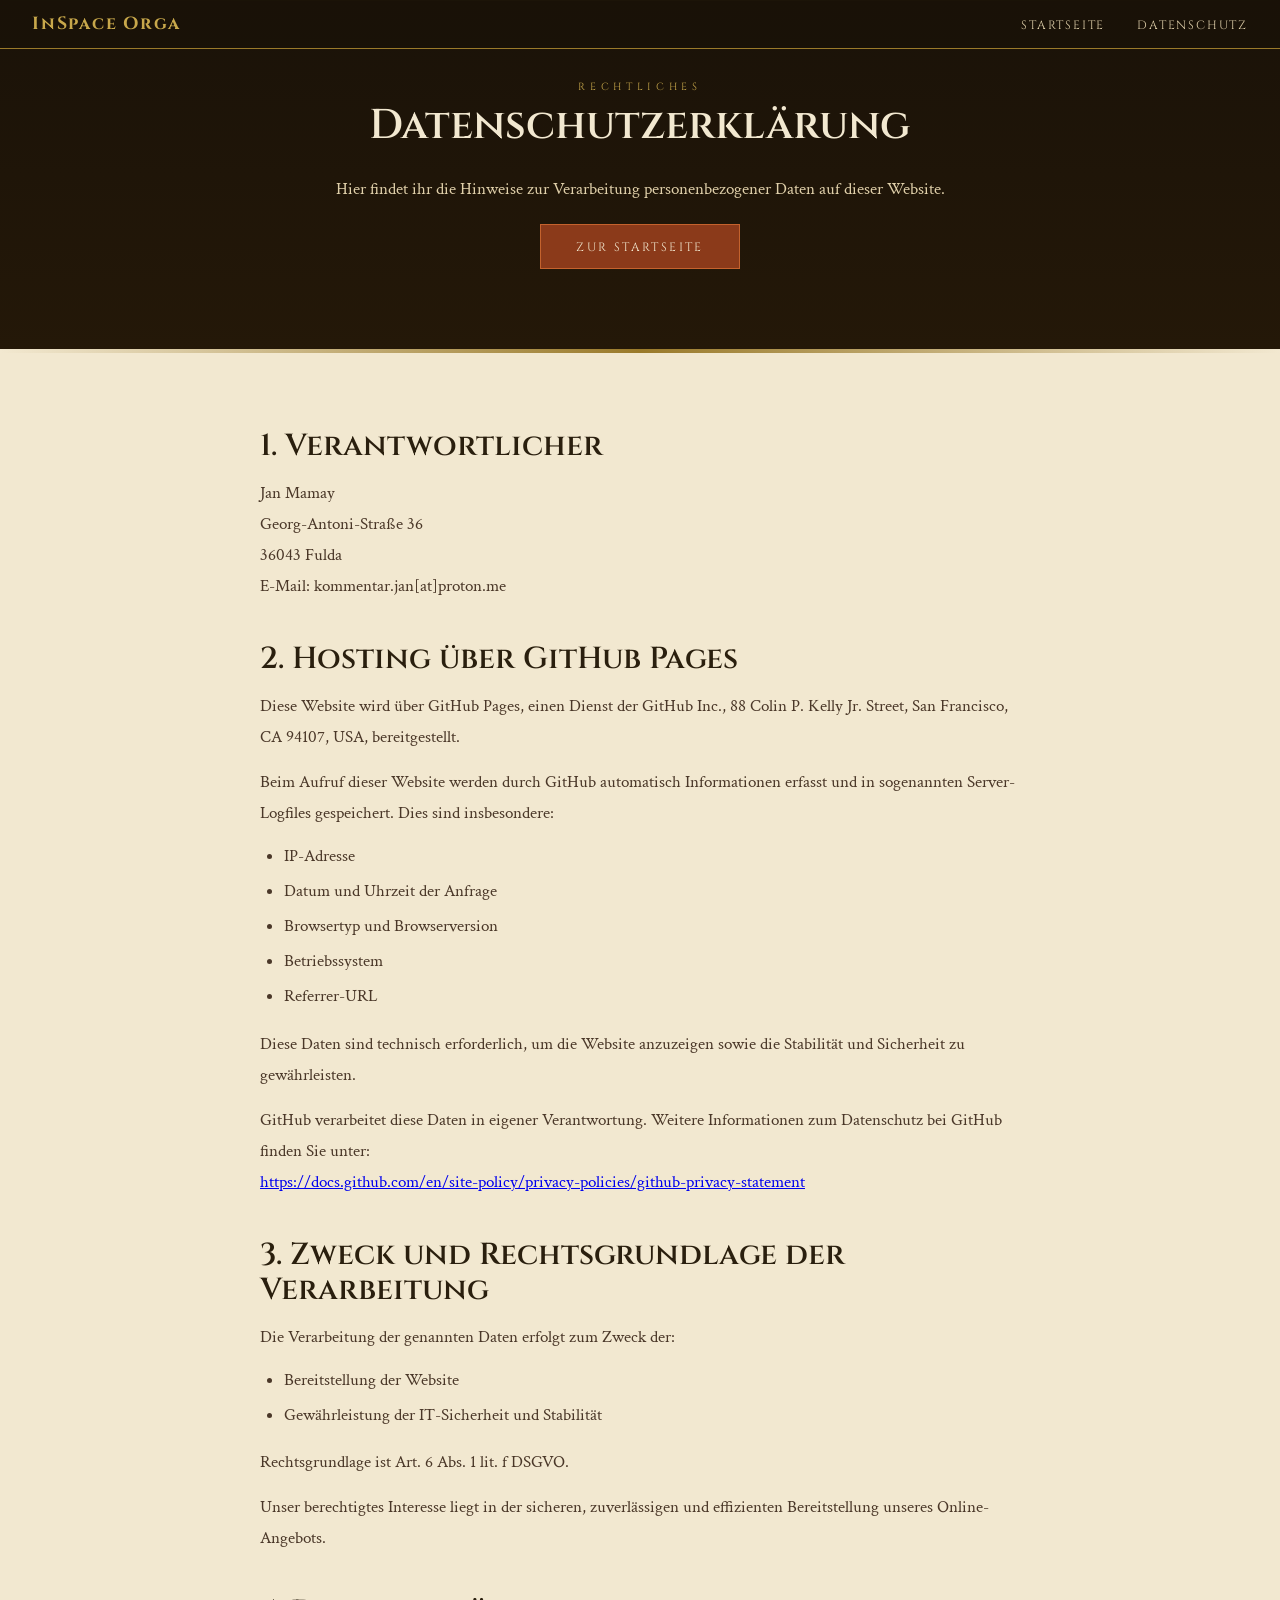
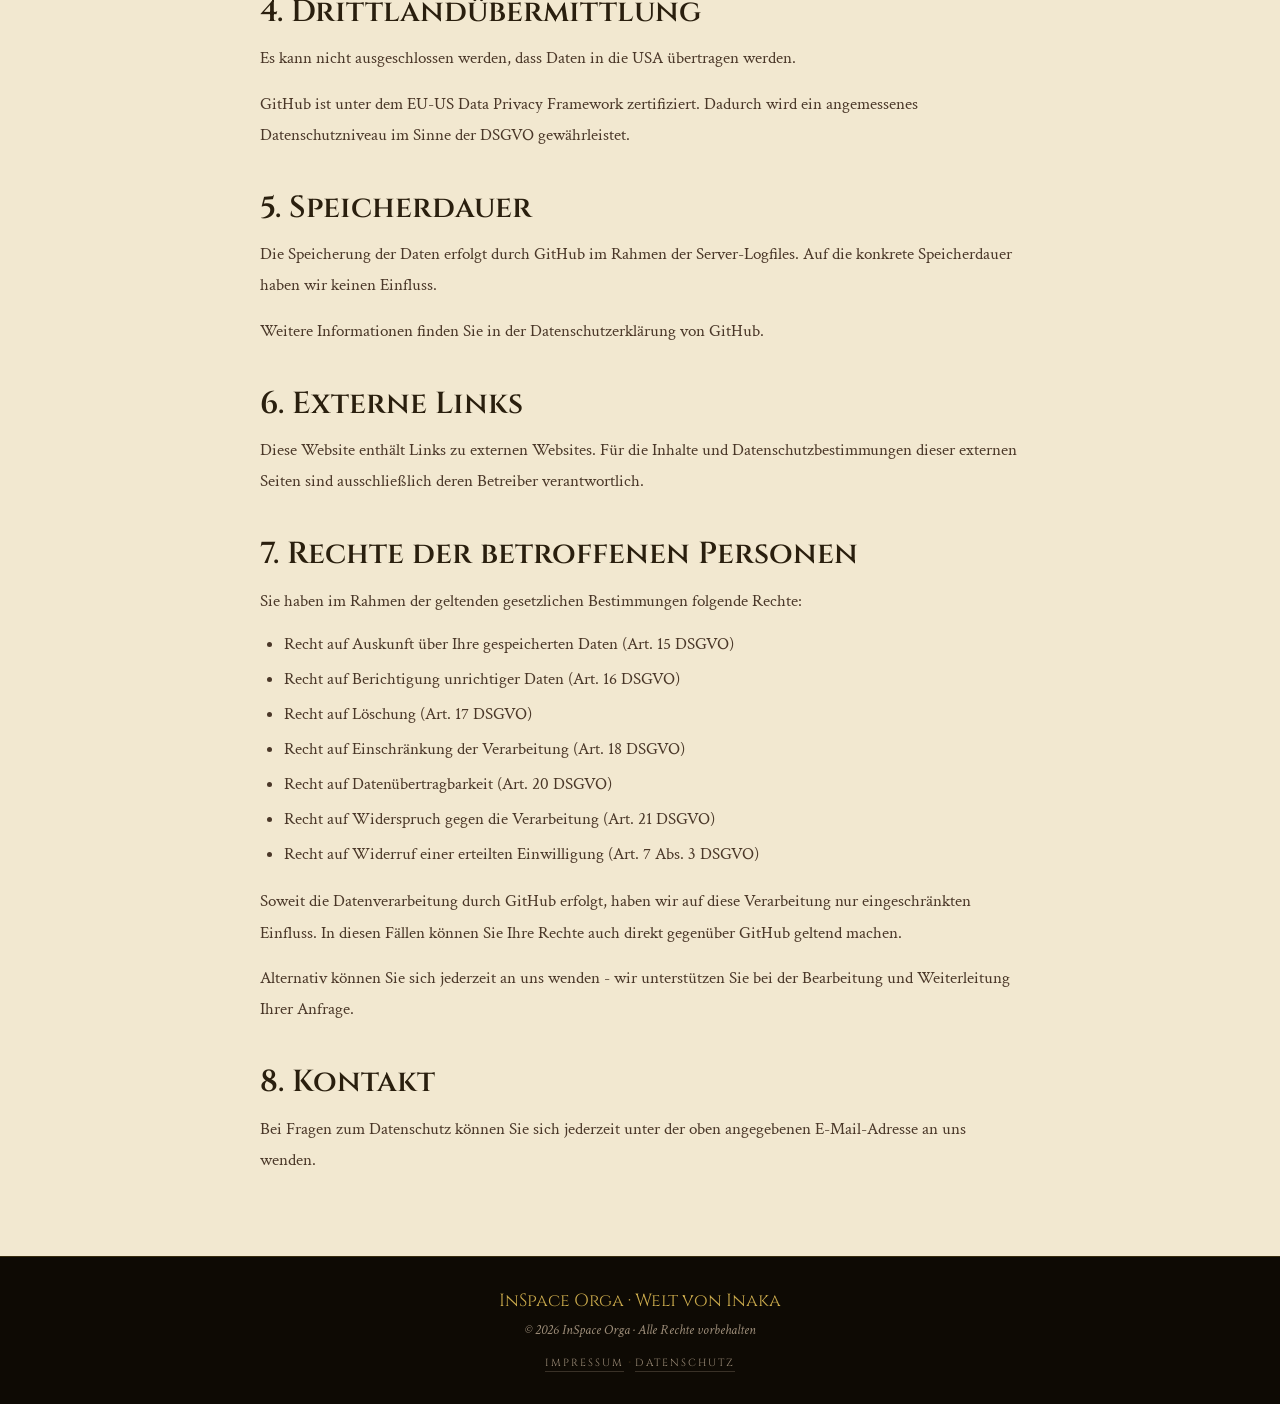
==== datenschutz.html @ ef2560e5 "Update" ====
﻿<!DOCTYPE html>
<html lang="de">

<head>
    <meta charset="UTF-8">
    <meta name="viewport" content="width=device-width, initial-scale=1.0">
    <title>Datenschutz | InSpace Orga</title>
    <meta name="description"
        content="Datenschutzerklärung der InSpace Orga für die Website und das Hosting über GitHub Pages.">
    <meta name="robots" content="index,follow">
    <link rel="canonical" href="https://inspace-orga.github.io/datenschutz.html">
    <link rel="stylesheet" href="style/base.css">
    <link rel="icon" type="image/png" href="img/InakaWappen_noText.png">
</head>

<body>
    <nav>
        <div class="nav-logo">InSpace Orga</div>
        <ul class="nav-links">
            <li><a href="index.html">Startseite</a></li>
            <li><a href="#datenschutz">Datenschutz</a></li>
        </ul>
    </nav>

    <section class="section-dark event-gallery-hero">
        <div class="section-inner">
            <span class="section-label" style="color:var(--gold-light)">Rechtliches</span>
            <h1 class="section-title light">Datenschutzerklärung</h1>
            <p class="event-gallery-lead">Hier findet ihr die Hinweise zur Verarbeitung personenbezogener Daten auf
                dieser Website.</p>
            <div class="event-gallery-nav">
                <a class="btn-primary" href="index.html">Zur Startseite</a>
            </div>
        </div>
    </section>

    <section class="section-parchment" id="datenschutz">
        <div class="section-inner legal-content">
            <h2 class="section-title">1. Verantwortlicher</h2>
            <p>Jan Mamay<br>Georg-Antoni-Straße 36<br>36043 Fulda<br>E-Mail: kommentar.jan[at]proton.me</p>

            <h2 class="section-title">2. Hosting über GitHub Pages</h2>
            <p>Diese Website wird über GitHub Pages, einen Dienst der GitHub Inc., 88 Colin P. Kelly Jr. Street, San
                Francisco, CA 94107, USA, bereitgestellt.</p>
            <p>Beim Aufruf dieser Website werden durch GitHub automatisch Informationen erfasst und in sogenannten
                Server-Logfiles gespeichert. Dies sind insbesondere:</p>
            <ul>
                <li>IP-Adresse</li>
                <li>Datum und Uhrzeit der Anfrage</li>
                <li>Browsertyp und Browserversion</li>
                <li>Betriebssystem</li>
                <li>Referrer-URL</li>
            </ul>
            <p>Diese Daten sind technisch erforderlich, um die Website anzuzeigen sowie die Stabilität und Sicherheit
                zu gewährleisten.</p>
            <p>GitHub verarbeitet diese Daten in eigener Verantwortung. Weitere Informationen zum Datenschutz bei
                GitHub finden Sie unter:<br><a
                    href="https://docs.github.com/en/site-policy/privacy-policies/github-privacy-statement"
                    target="_blank"
                    rel="noopener noreferrer">https://docs.github.com/en/site-policy/privacy-policies/github-privacy-statement</a>
            </p>

            <h2 class="section-title">3. Zweck und Rechtsgrundlage der Verarbeitung</h2>
            <p>Die Verarbeitung der genannten Daten erfolgt zum Zweck der:</p>
            <ul>
                <li>Bereitstellung der Website</li>
                <li>Gewährleistung der IT-Sicherheit und Stabilität</li>
            </ul>
            <p>Rechtsgrundlage ist Art. 6 Abs. 1 lit. f DSGVO.</p>
            <p>Unser berechtigtes Interesse liegt in der sicheren, zuverlässigen und effizienten Bereitstellung unseres
                Online-Angebots.</p>

            <h2 class="section-title">4. Drittlandübermittlung</h2>
            <p>Es kann nicht ausgeschlossen werden, dass Daten in die USA übertragen werden.</p>
            <p>GitHub ist unter dem EU-US Data Privacy Framework zertifiziert. Dadurch wird ein angemessenes
                Datenschutzniveau im Sinne der DSGVO gewährleistet.</p>

            <h2 class="section-title">5. Speicherdauer</h2>
            <p>Die Speicherung der Daten erfolgt durch GitHub im Rahmen der Server-Logfiles. Auf die konkrete
                Speicherdauer haben wir keinen Einfluss.</p>
            <p>Weitere Informationen finden Sie in der Datenschutzerklärung von GitHub.</p>

            <h2 class="section-title">6. Externe Links</h2>
            <p>Diese Website enthält Links zu externen Websites. Für die Inhalte und Datenschutzbestimmungen dieser
                externen Seiten sind ausschließlich deren Betreiber verantwortlich.</p>

            <h2 class="section-title">7. Rechte der betroffenen Personen</h2>
            <p>Sie haben im Rahmen der geltenden gesetzlichen Bestimmungen folgende Rechte:</p>
            <ul>
                <li>Recht auf Auskunft über Ihre gespeicherten Daten (Art. 15 DSGVO)</li>
                <li>Recht auf Berichtigung unrichtiger Daten (Art. 16 DSGVO)</li>
                <li>Recht auf Löschung (Art. 17 DSGVO)</li>
                <li>Recht auf Einschränkung der Verarbeitung (Art. 18 DSGVO)</li>
                <li>Recht auf Datenübertragbarkeit (Art. 20 DSGVO)</li>
                <li>Recht auf Widerspruch gegen die Verarbeitung (Art. 21 DSGVO)</li>
                <li>Recht auf Widerruf einer erteilten Einwilligung (Art. 7 Abs. 3 DSGVO)</li>
            </ul>
            <p>Soweit die Datenverarbeitung durch GitHub erfolgt, haben wir auf diese Verarbeitung nur eingeschränkten
                Einfluss. In diesen Fällen können Sie Ihre Rechte auch direkt gegenüber GitHub geltend machen.</p>
            <p>Alternativ können Sie sich jederzeit an uns wenden - wir unterstützen Sie bei der Bearbeitung und
                Weiterleitung Ihrer Anfrage.</p>

            <h2 class="section-title">8. Kontakt</h2>
            <p>Bei Fragen zum Datenschutz können Sie sich jederzeit unter der oben angegebenen E-Mail-Adresse an uns
                wenden.</p>
        </div>
    </section>

    <footer>
        <div class="footer-logo">InSpace Orga · Welt von Inaka</div>
        <p class="footer-copy">© 2026 InSpace Orga · Alle Rechte vorbehalten</p>
        <p class="footer-impressum"><a href="https://emmet03.github.io/Pages/impressum.html" target="_blank"
                rel="noopener noreferrer">Impressum</a> · <a href="datenschutz.html">Datenschutz</a></p>
    </footer>
</body>

</html>
---- style/base.css ----
@import url('https://fonts.googleapis.com/css2?family=Cinzel:wght@400;600;700&family=Crimson+Text:ital,wght@0,400;0,600;1,400&display=swap');

* {
    box-sizing: border-box;
    margin: 0;
    padding: 0;
}

:root {
    --parchment: #f2e8d0;
    --parchment-dark: #e0d0aa;
    --ink: #2a1f0e;
    --ink-light: #4a3728;
    --rust: #8b3a1a;
    --rust-light: #c4622d;
    --gold: #9a7a2a;
    --gold-light: #c8a84b;
    --moss: #3d5a2e;
    --stone: #6b5c47;
    --stone-light: #9c8c78;
}

body {
    font-family: 'Crimson Text', Georgia, serif;
    background: #1a1208;
    color: var(--ink);
    overflow-x: hidden;
}

/* NAV */
nav {
    position: fixed;
    top: 0;
    left: 0;
    right: 0;
    z-index: 100;
    background: rgba(26, 18, 8, 0.95);
    border-bottom: 1px solid var(--gold);
    display: flex;
    align-items: center;
    justify-content: space-between;
    padding: 0.75rem 2rem;
}

.nav-logo {
    font-family: 'Cinzel', serif;
    color: var(--gold-light);
    font-size: 1.1rem;
    font-weight: 700;
    letter-spacing: 0.1em;
}

.nav-links {
    display: flex;
    gap: 2rem;
    list-style: none;
    flex-wrap: wrap;
}

.nav-links a {
    font-family: 'Cinzel', serif;
    color: var(--parchment-dark);
    text-decoration: none;
    font-size: 0.75rem;
    letter-spacing: 0.15em;
    text-transform: uppercase;
    transition: color 0.2s;
}

.nav-links a:hover {
    color: var(--gold-light);
}

/* HERO */
.hero {
    min-height: 100vh;
    background:
        radial-gradient(ellipse at center top, rgba(154, 122, 42, 0.15) 0%, transparent 60%),
        linear-gradient(180deg, #0e0a04 0%, #1a1208 40%, #241808 100%);
    display: flex;
    flex-direction: column;
    align-items: center;
    justify-content: center;
    text-align: center;
    padding: 6rem 2rem 4rem;
    position: relative;
    overflow: hidden;
}

.hero::before {
    content: '';
    position: absolute;
    inset: -2rem;
    background:
        linear-gradient(180deg, rgba(14, 10, 4, 0.5), rgba(26, 18, 8, 0.74)),
        url("../imgGallery/web/home/IMG (9).webp") center/cover no-repeat;
    filter: blur(10px);
    transform: scale(1.08);
    opacity: 0.72;
    pointer-events: none;
}

.hero::after {
    content: '';
    position: absolute;
    inset: 0;
    background-image: url("data:image/svg+xml,%3Csvg width='60' height='60' viewBox='0 0 60 60' xmlns='http://www.w3.org/2000/svg'%3E%3Cg fill='none' fill-rule='evenodd'%3E%3Cg fill='%239a7a2a' fill-opacity='0.04'%3E%3Cpath d='M36 34v-4h-2v4h-4v2h4v4h2v-4h4v-2h-4zm0-30V0h-2v4h-4v2h4v4h2V6h4V4h-4zM6 34v-4H4v4H0v2h4v4h2v-4h4v-2H6zM6 4V0H4v4H0v2h4v4h2V6h4V4H6z'/%3E%3C/g%3E%3C/g%3E%3C/svg%3E");
    opacity: 0.4;
    pointer-events: none;
}

.hero>* {
    position: relative;
    z-index: 1;
}

.hero-emblem {
    width: 400px;
    height: 300px;
    margin-bottom: 2rem;
    position: relative;
}

.hero-emblem svg {
    width: 100%;
    height: 100%;
}

.hero-emblem img {
    width: 100%;
    height: 100%;
    object-fit: contain;
}

.hero-subtitle-top {
    font-family: 'Cinzel', serif;
    color: var(--gold);
    font-size: 0.7rem;
    letter-spacing: 0.4em;
    text-transform: uppercase;
    margin-bottom: 1rem;
}

.hero-title {
    font-family: 'Cinzel', serif;
    font-size: clamp(2.8rem, 8vw, 5.5rem);
    font-weight: 700;
    color: var(--parchment);
    line-height: 1.05;
    text-shadow: 0 2px 40px rgba(154, 122, 42, 0.3);
    margin-bottom: 0.3rem;
}

.hero-title span {
    color: var(--gold-light);
}

.hero-world {
    font-family: 'Cinzel', serif;
    font-size: clamp(1rem, 3vw, 1.6rem);
    color: var(--stone-light);
    letter-spacing: 0.25em;
    margin-bottom: 1.5rem;
}

.hero-divider {
    display: flex;
    align-items: center;
    gap: 1rem;
    margin: 1rem auto 2rem;
    max-width: 400px;
    width: 100%;
}

.hero-divider hr {
    flex: 1;
    border: none;
    border-top: 1px solid var(--gold);
    opacity: 0.4;
}

.hero-divider-diamond {
    width: 8px;
    height: 8px;
    background: var(--gold);
    transform: rotate(45deg);
    flex-shrink: 0;
}

.hero-desc {
    font-size: 1.15rem;
    color: var(--parchment-dark);
    max-width: 540px;
    line-height: 1.8;
    font-style: italic;
    margin-bottom: 2.5rem;
    opacity: 0.9;
}

.hero-cta {
    display: flex;
    gap: 1rem;
    flex-wrap: wrap;
    justify-content: center;
}

.btn-primary {
    font-family: 'Cinzel', serif;
    font-size: 0.75rem;
    letter-spacing: 0.2em;
    text-transform: uppercase;
    padding: 0.85rem 2.2rem;
    background: var(--rust);
    color: var(--parchment);
    border: 1px solid var(--rust-light);
    cursor: pointer;
    text-decoration: none;
    transition: background 0.2s, border-color 0.2s;
    display: inline-block;
}

.btn-primary:hover {
    background: var(--rust-light);
}

.btn-secondary {
    font-family: 'Cinzel', serif;
    font-size: 0.75rem;
    letter-spacing: 0.2em;
    text-transform: uppercase;
    padding: 0.85rem 2.2rem;
    background: transparent;
    color: var(--gold-light);
    border: 1px solid var(--gold);
    cursor: pointer;
    text-decoration: none;
    transition: background 0.2s;
    display: inline-block;
}

.btn-secondary:hover {
    background: rgba(154, 122, 42, 0.1);
}

.scroll-hint {
    position: absolute;
    bottom: 2rem;
    left: 50%;
    transform: translateX(-50%);
    display: flex;
    flex-direction: column;
    align-items: center;
    gap: 0.4rem;
    color: var(--stone-light);
    font-size: 0.7rem;
    letter-spacing: 0.2em;
    text-transform: uppercase;
    font-family: 'Cinzel', serif;
    opacity: 0.6;
    animation: bounce 2s infinite;
}

@keyframes bounce {

    0%,
    100% {
        transform: translateX(-50%) translateY(0)
    }

    50% {
        transform: translateX(-50%) translateY(6px)
    }
}

/* SECTIONS */
section {
    scroll-margin-top: 60px;
}

.section-parchment {
    background: var(--parchment);
    padding: 5rem 2rem;
    position: relative;
}

.section-parchment::before {
    content: '';
    position: absolute;
    top: 0;
    left: 0;
    right: 0;
    height: 4px;
    background: linear-gradient(90deg, transparent, var(--gold), transparent);
}

.section-dark {
    background: linear-gradient(180deg, #1a1208, #241808);
    padding: 5rem 2rem;
    position: relative;
}

.section-dark::before {
    content: '';
    position: absolute;
    top: 0;
    left: 0;
    right: 0;
    height: 1px;
    background: linear-gradient(90deg, transparent, var(--gold), transparent);
    opacity: 0.5;
}

.section-inner {
    max-width: 900px;
    margin: 0 auto;
}

.section-label {
    font-family: 'Cinzel', serif;
    font-size: 0.65rem;
    letter-spacing: 0.45em;
    text-transform: uppercase;
    color: var(--gold);
    margin-bottom: 0.5rem;
    display: block;
}

.section-title {
    font-family: 'Cinzel', serif;
    font-size: clamp(1.8rem, 4vw, 2.6rem);
    font-weight: 600;
    line-height: 1.15;
    margin-bottom: 1.5rem;
    color: var(--ink);
}

.section-title.light {
    color: var(--parchment);
}

/* ÜBER UNS */
.about-grid {
    display: grid;
    grid-template-columns: 1fr 1fr;
    gap: 3rem;
    align-items: start;
    margin-top: 2rem;
}

.about-text {
    font-size: 1.1rem;
    line-height: 1.9;
    color: var(--ink-light);
}

.about-text p+p {
    margin-top: 1rem;
}

.about-founders {
    background: #ede0c0;
    border: 1px solid var(--parchment-dark);
    border-left: 3px solid var(--gold);
    padding: 1.5rem;
}

.about-founders h3 {
    font-family: 'Cinzel', serif;
    font-size: 0.7rem;
    letter-spacing: 0.3em;
    text-transform: uppercase;
    color: var(--gold);
    margin-bottom: 1rem;
}

.founder {
    display: flex;
    align-items: center;
    gap: 1rem;
    padding: 0.75rem 0;
    border-bottom: 1px solid var(--parchment-dark);
}

.founder:last-child {
    border-bottom: none;
    padding-bottom: 0;
}

.founder-avatar {
    width: 46px;
    height: 46px;
    border-radius: 50%;
    background: var(--rust);
    display: flex;
    align-items: center;
    justify-content: center;
    font-family: 'Cinzel', serif;
    font-size: 1rem;
    font-weight: 600;
    color: var(--parchment);
    flex-shrink: 0;
}

.founder-avatar img {
    width: 100%;
    height: 100%;
    object-fit: cover;
    display: block;
    border-radius: inherit;
}

.founder-name {
    font-family: 'Cinzel', serif;
    font-size: 1rem;
    font-weight: 600;
    color: var(--ink);
}

.founder-role {
    font-size: 0.9rem;
    color: var(--stone);
    font-style: italic;
}

.larp-types {
    margin-top: 2rem;
    display: flex;
    gap: 1rem;
    flex-wrap: wrap;
}

.larp-tag {
    font-family: 'Cinzel', serif;
    font-size: 0.65rem;
    letter-spacing: 0.2em;
    text-transform: uppercase;
    padding: 0.4rem 1rem;
    border: 1px solid;
}

.larp-tag.fantasy {
    border-color: var(--gold);
    color: var(--rust);
    background: rgba(154, 122, 42, 0.08);
}

.larp-tag.scifi {
    border-color: var(--stone-light);
    color: var(--stone);
    background: rgba(107, 92, 71, 0.08);
}

/* TERMINE */
.events-section {
    margin-top: 2rem;
}

.events-section+.events-section {
    margin-top: 3rem;
    padding-top: 2rem;
    border-top: 1px solid rgba(154, 122, 42, 0.18);
}

.events-section-head {
    margin-bottom: 1.25rem;
}

.events-section-title {
    font-family: 'Cinzel', serif;
    font-size: 0.8rem;
    letter-spacing: 0.3em;
    text-transform: uppercase;
    color: var(--gold-light);
    margin-bottom: 0.35rem;
}

.events-section-desc {
    color: var(--stone-light);
    font-size: 0.95rem;
    line-height: 1.7;
}

.events-grid {
    display: grid;
    grid-template-columns: repeat(auto-fill, minmax(260px, 1fr));
    gap: 1.5rem;
    margin-top: 2.5rem;
}

.event-card {
    border: 1px solid rgba(154, 122, 42, 0.25);
    background: rgba(242, 232, 208, 0.04);
    padding: 1.5rem;
    position: relative;
    overflow: hidden;
    transition: border-color 0.2s;
}

.event-card:hover {
    border-color: var(--gold);
}

.event-card::before {
    content: '';
    position: absolute;
    top: 0;
    left: 0;
    width: 3px;
    height: 100%;
    background: var(--rust);
}

.event-type {
    font-family: 'Cinzel', serif;
    font-size: 0.6rem;
    letter-spacing: 0.3em;
    text-transform: uppercase;
    margin-bottom: 0.5rem;
}

.event-type.fantasy {
    color: var(--gold-light);
}

.event-type.scifi {
    color: #7aaccc;
}

.event-date {
    font-family: 'Cinzel', serif;
    font-size: 0.8rem;
    color: var(--stone-light);
    margin-bottom: 0.5rem;
    letter-spacing: 0.05em;
}

.event-title {
    font-family: 'Cinzel', serif;
    font-size: 1.15rem;
    font-weight: 600;
    color: var(--parchment);
    margin-bottom: 0.6rem;
}

.event-desc {
    font-size: 0.95rem;
    color: var(--stone-light);
    line-height: 1.6;
}

.event-meta {
    margin-top: 1rem;
    font-size: 0.85rem;
    color: var(--stone-light);
    display: flex;
    gap: 1rem;
}

/* GALERIE */
.gallery-grid {
    display: grid;
    grid-template-columns: repeat(3, 1fr);
    grid-template-rows: repeat(2, 200px);
    gap: 8px;
    margin-top: 2.5rem;
}

.gallery-item {
    background: #2a1f10;
    border: 1px solid rgba(154, 122, 42, 0.2);
    display: flex;
    align-items: center;
    justify-content: center;
    position: relative;
    overflow: hidden;
    cursor: pointer;
    transition: border-color 0.2s;
}

.gallery-item:hover {
    border-color: var(--gold);
}

.gallery-item:first-child {
    grid-column: span 2;
    grid-row: span 2;
}

.gallery-item img {
    width: 100%;
    height: 100%;
    object-fit: cover;
    position: absolute;
    inset: 0;
    opacity: 0;
    transition: opacity 0.8s ease;
    cursor: zoom-in;
}

.gallery-item img.active {
    opacity: 1;
}

.gallery-counter {
    position: absolute;
    bottom: 6px;
    right: 8px;
    font-family: 'Cinzel', serif;
    font-size: 0.6rem;
    color: var(--parchment);
    background: rgba(0, 0, 0, 0.5);
    padding: 2px 6px;
    letter-spacing: 0.1em;
    pointer-events: none;
}

.gallery-nav {
    display: flex;
    justify-content: center;
    align-items: center;
    gap: 1rem;
    margin-top: 1.2rem;
}

.gallery-nav button {
    font-family: 'Cinzel', serif;
    font-size: 0.65rem;
    letter-spacing: 0.2em;
    text-transform: uppercase;
    padding: 0.4rem 1.1rem;
    background: transparent;
    color: var(--gold-light);
    border: 1px solid rgba(154, 122, 42, 0.4);
    cursor: pointer;
    transition: border-color 0.2s, color 0.2s;
}

.gallery-nav button:hover {
    border-color: var(--gold);
    color: var(--gold);
}

.gallery-nav button.active-toggle {
    background: rgba(154, 122, 42, 0.12);
    border-color: var(--gold);
    color: var(--gold);
}

.gallery-dots {
    display: flex;
    gap: 6px;
    align-items: center;
}

.gallery-dot {
    width: 6px;
    height: 6px;
    border-radius: 50%;
    background: rgba(154, 122, 42, 0.3);
    cursor: pointer;
    transition: background 0.2s;
    border: none;
    padding: 0;
}

.gallery-dot.active {
    background: var(--gold-light);
}

.section-intro {
    max-width: 760px;
    color: var(--ink-light);
    font-size: 1.05rem;
    line-height: 1.8;
    margin-bottom: 1.25rem;
}

.gallery-event-switcher {
    display: flex;
    flex-wrap: wrap;
    gap: 0.75rem;
    margin-top: 1.75rem;
}

.gallery-event-switcher button {
    font-family: 'Cinzel', serif;
    font-size: 0.65rem;
    letter-spacing: 0.18em;
    text-transform: uppercase;
    padding: 0.65rem 1.1rem;
    background: rgba(242, 232, 208, 0.55);
    color: var(--ink-light);
    border: 1px solid rgba(154, 122, 42, 0.25);
    cursor: pointer;
    transition: transform 0.2s, background 0.2s, border-color 0.2s, color 0.2s;
}

.gallery-event-switcher button:hover {
    transform: translateY(-1px);
    border-color: var(--gold);
    color: var(--ink);
}

.gallery-event-switcher button.active {
    background: var(--ink);
    color: var(--parchment);
    border-color: var(--ink);
}

.gallery-panel {
    margin-top: 1.5rem;
    padding: 1.5rem;
    border: 1px solid rgba(154, 122, 42, 0.18);
    background: rgba(255, 255, 255, 0.34);
    box-shadow: 0 18px 50px rgba(42, 31, 14, 0.06);
}

.gallery-panel-header {
    display: flex;
    justify-content: space-between;
    align-items: end;
    gap: 1.5rem;
    margin-bottom: 1.25rem;
}

.gallery-panel-kicker {
    display: block;
    font-family: 'Cinzel', serif;
    font-size: 0.65rem;
    letter-spacing: 0.35em;
    text-transform: uppercase;
    color: var(--gold);
    margin-bottom: 0.45rem;
}

.gallery-panel-title {
    font-family: 'Cinzel', serif;
    font-size: clamp(1.4rem, 3vw, 2rem);
    color: var(--ink);
    line-height: 1.2;
}

.gallery-panel-summary {
    max-width: 360px;
    font-size: 1rem;
    line-height: 1.7;
    color: var(--ink-light);
    text-align: right;
}

.gallery-highlights {
    display: grid;
    grid-template-columns: repeat(12, minmax(0, 1fr));
    grid-auto-rows: 9rem;
    gap: 10px;
    grid-auto-flow: dense;
}

.highlight-card {
    position: relative;
    overflow: hidden;
    min-height: 9rem;
    border: 1px solid rgba(154, 122, 42, 0.2);
    background: #2a1f10;
}

.highlight-card::after {
    content: '';
    position: absolute;
    inset: 0;
    background: linear-gradient(180deg, rgba(0, 0, 0, 0) 35%, rgba(0, 0, 0, 0.45));
    pointer-events: none;
}

.highlight-card img {
    width: 100%;
    height: 100%;
    object-fit: cover;
    display: block;
}

.highlight-card figcaption {
    position: absolute;
    left: 0.75rem;
    right: 0.75rem;
    bottom: 0.7rem;
    font-family: 'Cinzel', serif;
    font-size: 0.6rem;
    letter-spacing: 0.2em;
    text-transform: uppercase;
    color: var(--parchment);
    text-shadow: 0 2px 10px rgba(0, 0, 0, 0.55);
    z-index: 1;
}

.highlight-card.hero {
    grid-column: span 6;
    grid-row: span 2;
    min-height: 18rem;
}

.highlight-card.medium {
    grid-column: span 4;
}

.highlight-card.small {
    grid-column: span 3;
}

/* EVENT GALERIE */
.event-gallery-hero {
    text-align: center;
}

.event-gallery-hero {
    overflow: hidden;
}

.event-gallery-hero .section-inner {
    position: relative;
    z-index: 1;
}

.event-gallery-hero-lothal::after {
    content: '';
    position: absolute;
    inset: -2rem;
    background:
        linear-gradient(180deg, rgba(20, 20, 28, 0.52), rgba(26, 18, 8, 0.78)),
        url("../imgGallery/web/home/IMG (2).webp") center/cover no-repeat;
    filter: blur(10px);
    transform: scale(1.08);
    opacity: 0.78;
    pointer-events: none;
}

.event-gallery-lead {
    max-width: 760px;
    margin: 0 auto 1.25rem;
    color: var(--parchment-dark);
    font-size: 1.05rem;
    line-height: 1.8;
}

.event-gallery-meta {
    display: inline-flex;
    flex-wrap: wrap;
    justify-content: center;
    gap: 0.75rem;
    margin-bottom: 1.4rem;
    font-family: 'Cinzel', serif;
    font-size: 0.65rem;
    letter-spacing: 0.2em;
    text-transform: uppercase;
    color: var(--gold-light);
}

.event-gallery-nav {
    display: flex;
    justify-content: center;
    gap: 1rem;
    flex-wrap: wrap;
}

.event-gallery-grid {
    display: grid;
    grid-template-columns: repeat(auto-fit, minmax(220px, 1fr));
    gap: 10px;
    margin-top: 2rem;
}

.event-gallery-card {
    position: relative;
    min-height: 220px;
    overflow: hidden;
    border: 1px solid rgba(154, 122, 42, 0.18);
    background: #2a1f10;
}

.event-gallery-card::after {
    content: '';
    position: absolute;
    inset: 0;
    background: linear-gradient(180deg, rgba(0, 0, 0, 0) 35%, rgba(0, 0, 0, 0.45));
    pointer-events: none;
}

.event-gallery-card img {
    width: 100%;
    height: 100%;
    object-fit: cover;
    display: block;
    cursor: zoom-in;
}

.event-gallery-card figcaption {
    position: absolute;
    left: 0.75rem;
    right: 0.75rem;
    bottom: 0.7rem;
    z-index: 1;
    font-family: 'Cinzel', serif;
    font-size: 0.6rem;
    letter-spacing: 0.2em;
    text-transform: uppercase;
    color: var(--parchment);
    text-shadow: 0 2px 10px rgba(0, 0, 0, 0.55);
}

/* VIEWER */
.gallery-viewer {
    position: fixed;
    inset: 0;
    z-index: 1000;
    display: none;
    align-items: center;
    justify-content: center;
    padding: 1rem;
}

.gallery-viewer.open {
    display: flex;
}

.gallery-viewer-backdrop {
    position: absolute;
    inset: 0;
    background: rgba(10, 7, 3, 0.88);
    backdrop-filter: blur(10px);
}

.gallery-viewer-panel {
    position: relative;
    z-index: 1;
    width: min(96vw, 1180px);
    max-height: 92vh;
    display: grid;
    grid-template-rows: auto minmax(0, 1fr) auto;
    gap: 0.9rem;
    padding: 1rem;
    border: 1px solid rgba(200, 168, 75, 0.2);
    background: rgba(26, 18, 8, 0.88);
    box-shadow: 0 20px 80px rgba(0, 0, 0, 0.45);
}

.gallery-viewer-header {
    display: flex;
    justify-content: space-between;
    align-items: center;
    gap: 1rem;
}

.gallery-viewer-title {
    font-family: 'Cinzel', serif;
    font-size: 0.7rem;
    letter-spacing: 0.35em;
    text-transform: uppercase;
    color: var(--gold-light);
}

.gallery-viewer-counter {
    font-family: 'Cinzel', serif;
    font-size: 0.65rem;
    letter-spacing: 0.2em;
    text-transform: uppercase;
    color: var(--stone-light);
}

.gallery-viewer-stage {
    position: relative;
    min-height: 0;
    display: grid;
    place-items: center;
}

.gallery-viewer-stage img {
    max-width: 100%;
    max-height: calc(92vh - 10rem);
    object-fit: contain;
    display: block;
}

.gallery-viewer-caption {
    font-size: 1rem;
    line-height: 1.7;
    color: var(--parchment-dark);
    text-align: center;
}

.gallery-viewer-btn {
    position: absolute;
    top: 50%;
    transform: translateY(-50%);
    border: 1px solid rgba(200, 168, 75, 0.35);
    background: rgba(26, 18, 8, 0.72);
    color: var(--gold-light);
    width: 3rem;
    height: 3rem;
    display: grid;
    place-items: center;
    font-family: 'Cinzel', serif;
    font-size: 1rem;
    cursor: pointer;
    transition: transform 0.2s, border-color 0.2s, color 0.2s;
}

.gallery-viewer-btn:hover {
    border-color: var(--gold);
    color: var(--gold);
}

.gallery-viewer-btn.prev {
    left: 0.5rem;
}

.gallery-viewer-btn.next {
    right: 0.5rem;
}

.gallery-viewer-close {
    border: 1px solid rgba(200, 168, 75, 0.35);
    background: rgba(26, 18, 8, 0.72);
    color: var(--gold-light);
    width: 2.5rem;
    height: 2.5rem;
    display: grid;
    place-items: center;
    font-family: 'Cinzel', serif;
    font-size: 1rem;
    cursor: pointer;
}

body.viewer-open {
    overflow: hidden;
}

/* KONTAKT */
.contact-grid {
    display: grid;
    grid-template-columns: 1fr 1fr;
    gap: 3rem;
    margin-top: 2.5rem;
}

.contact-info h3,
.contact-form-heading {
    font-family: 'Cinzel', serif;
    font-size: 0.7rem;
    letter-spacing: 0.3em;
    text-transform: uppercase;
    color: var(--gold);
    margin-bottom: 1.2rem;
}

.contact-item {
    margin-bottom: 1rem;
}

.contact-item-label {
    font-family: 'Cinzel', serif;
    font-size: 0.65rem;
    letter-spacing: 0.2em;
    text-transform: uppercase;
    color: var(--stone-light);
    margin-bottom: 0.25rem;
}

.contact-item-value {
    font-size: 1rem;
    color: var(--parchment-dark);
}

.contact-form {
    display: flex;
    flex-direction: column;
    gap: 1rem;
}

.form-group label {
    font-family: 'Cinzel', serif;
    font-size: 0.65rem;
    letter-spacing: 0.2em;
    text-transform: uppercase;
    color: var(--gold);
    display: block;
    margin-bottom: 0.3rem;
}

.form-group input,
.form-group textarea {
    width: 100%;
    background: rgba(242, 232, 208, 0.06);
    border: 1px solid rgba(154, 122, 42, 0.3);
    color: var(--parchment);
    padding: 0.7rem 1rem;
    font-family: 'Crimson Text', serif;
    font-size: 1rem;
    outline: none;
    transition: border-color 0.2s;
}

.form-group input:focus,
.form-group textarea:focus {
    border-color: var(--gold);
}

.form-group textarea {
    height: 120px;
    resize: vertical;
}

/* FOOTER */
footer {
    background: #0e0a04;
    border-top: 1px solid rgba(154, 122, 42, 0.3);
    padding: 2rem;
    text-align: center;
}

.footer-logo {
    font-family: 'Cinzel', serif;
    font-size: 1.1rem;
    color: var(--gold-light);
    margin-bottom: 0.5rem;
}

.footer-copy {
    font-size: 0.85rem;
    color: var(--stone-light);
    font-style: italic;
    margin-bottom: 0.75rem;
}

.footer-stats {
    display: inline-flex;
    flex-direction: column;
    gap: 0.2rem;
    margin-bottom: 0.9rem;
    padding: 0.75rem 1rem;
    border: 1px solid rgba(154, 122, 42, 0.25);
    background: rgba(242, 232, 208, 0.04);
    min-width: 220px;
}

.footer-stats-label {
    font-family: 'Cinzel', serif;
    font-size: 0.6rem;
    letter-spacing: 0.25em;
    text-transform: uppercase;
    color: var(--stone-light);
}

.footer-stats-value {
    font-family: 'Cinzel', serif;
    font-size: 1.6rem;
    font-weight: 700;
    color: var(--gold-light);
    line-height: 1;
}

.footer-stats-status {
    font-size: 0.8rem;
    color: var(--stone-light);
}

.footer-impressum a {
    font-family: 'Cinzel', serif;
    font-size: 0.65rem;
    letter-spacing: 0.2em;
    text-transform: uppercase;
    color: var(--stone-light);
    text-decoration: none;
    border-bottom: 1px solid rgba(155, 140, 120, 0.3);
    padding-bottom: 1px;
    transition: color 0.2s;
}

.footer-impressum a:hover {
    color: var(--gold-light);
}

.legal-content {
    max-width: 760px;
}

.legal-content .section-title {
    margin-top: 2.5rem;
    margin-bottom: 0.85rem;
    font-size: clamp(1.35rem, 3vw, 1.9rem);
}

.legal-content .section-title:first-child {
    margin-top: 0;
}

.legal-content p,
.legal-content li {
    font-size: 1.05rem;
    line-height: 1.85;
    color: var(--ink-light);
}

.legal-content p + p {
    margin-top: 0.9rem;
}

.legal-content ul {
    margin: 0.75rem 0 1rem 1.5rem;
}

.legal-content li + li {
    margin-top: 0.25rem;
}

@media (max-width: 640px) {

    .about-grid,
    .contact-grid {
        grid-template-columns: 1fr;
        gap: 2rem;
    }

    .gallery-grid {
        grid-template-columns: 1fr 1fr;
        grid-template-rows: repeat(3, 160px);
    }

    .gallery-item:first-child {
        grid-column: span 2;
        grid-row: span 1;
    }

    .gallery-panel-header {
        flex-direction: column;
        align-items: start;
    }

    .gallery-panel-summary {
        text-align: left;
        max-width: none;
    }

    .gallery-highlights {
        grid-template-columns: 1fr;
        grid-auto-rows: 180px;
    }

    .highlight-card.hero,
    .highlight-card.medium,
    .highlight-card.small {
        grid-column: span 1;
        grid-row: auto;
        min-height: 180px;
    }

    .nav-links {
        gap: 1rem;
    }

    .footer-stats {
        width: 100%;
        max-width: 320px;
    }
}
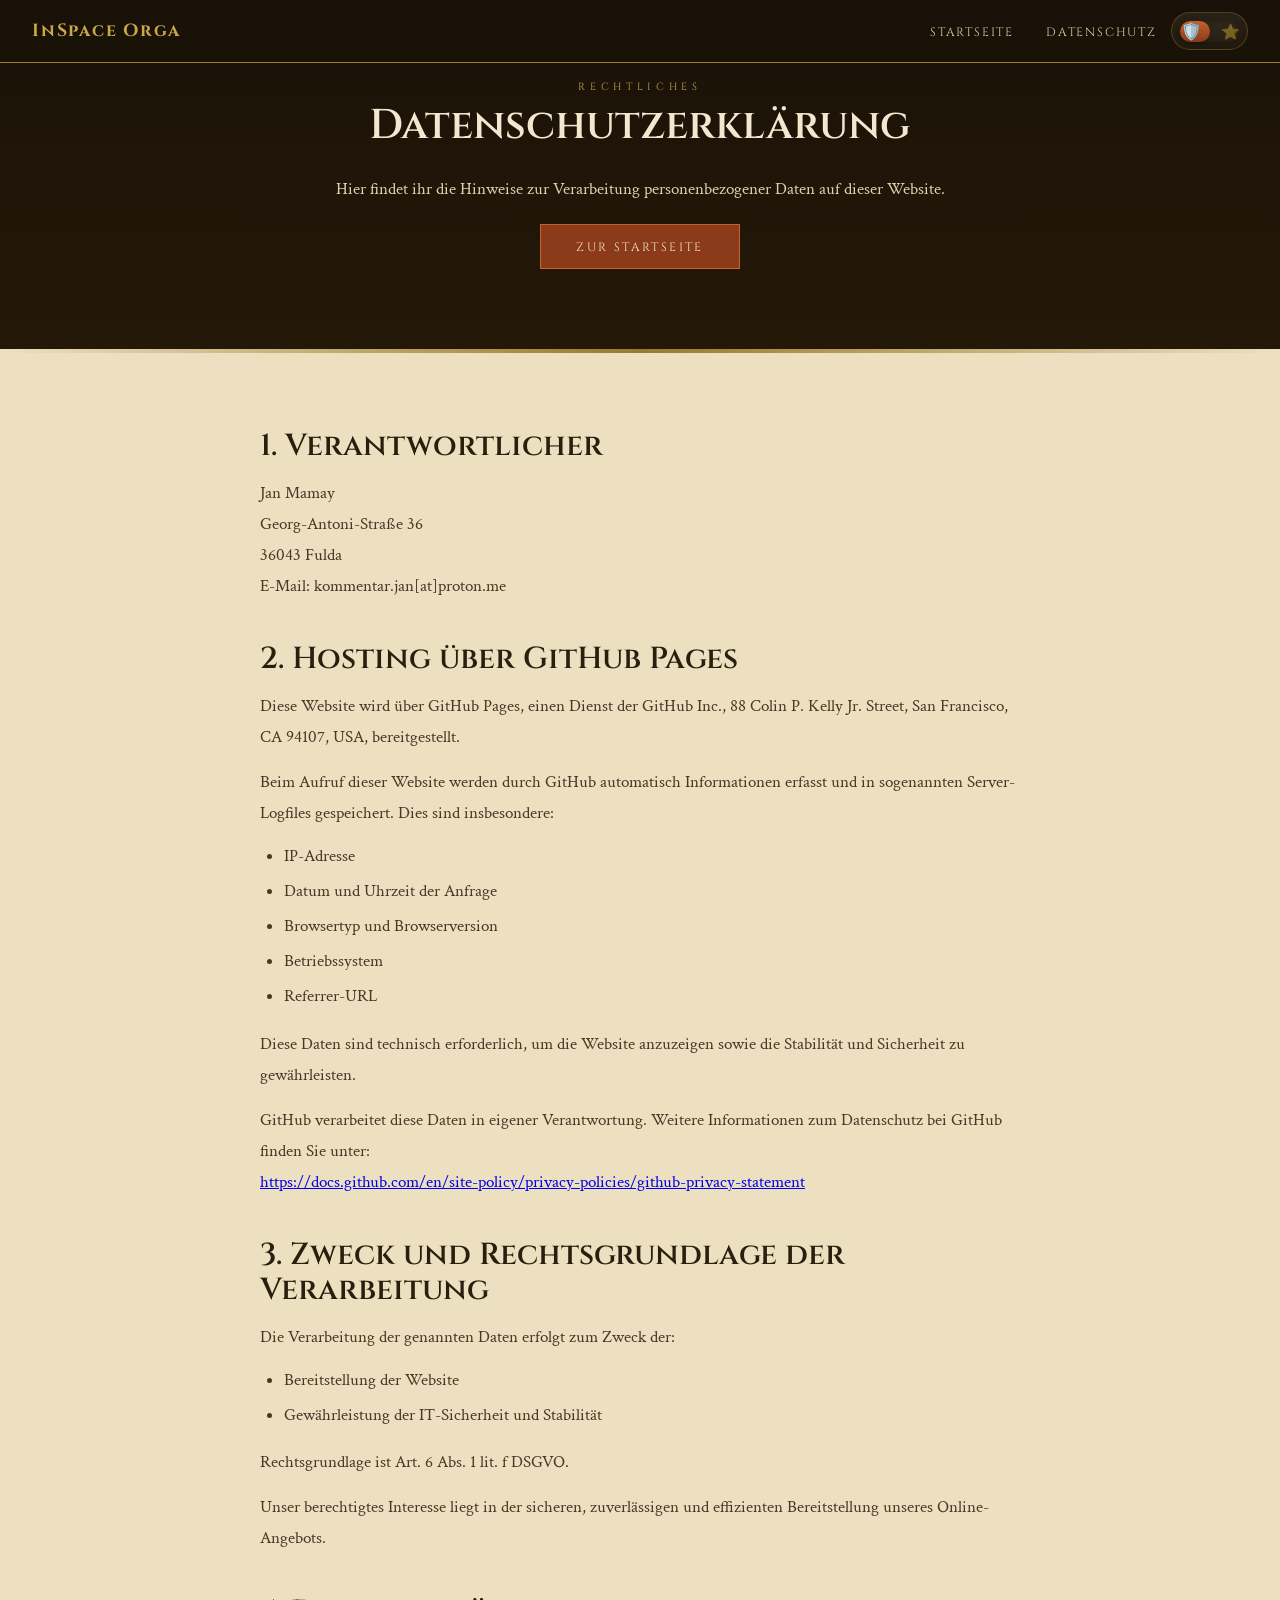
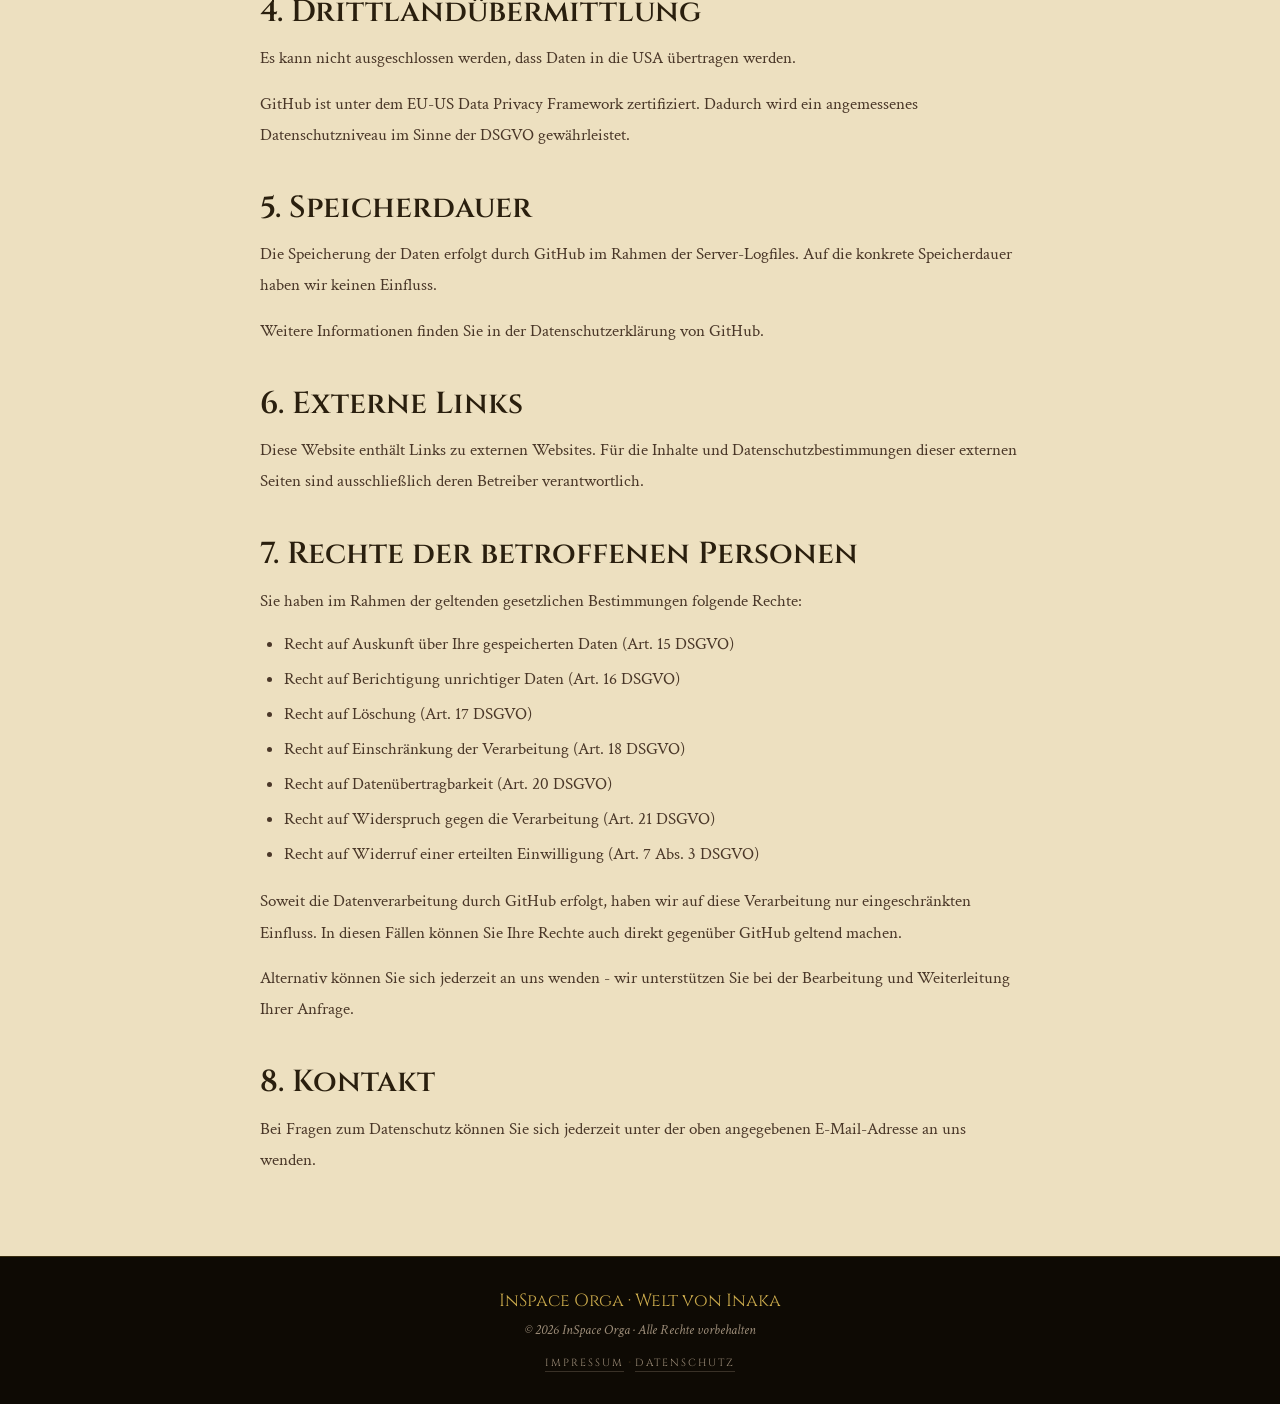
==== commit 7c24bec8: "some foxes" ====
--- a/datenschutz.html
+++ b/datenschutz.html
@@ -1,5 +1,5 @@
 ﻿<!DOCTYPE html>
-<html lang="de">
+<html lang="de" data-default-theme="fantasy">
 
 <head>
     <meta charset="UTF-8">
@@ -9,17 +9,27 @@
         content="Datenschutzerklärung der InSpace Orga für die Website und das Hosting über GitHub Pages.">
     <meta name="robots" content="index,follow">
     <link rel="canonical" href="https://inspace-orga.github.io/datenschutz.html">
-    <link rel="stylesheet" href="style/base.css">
+    <script src="js/themeToggle.js"></script>
+    <link rel="stylesheet" href="style/base.css?v=2026-08-02-1">
     <link rel="icon" type="image/png" href="img/InakaWappen_noText.png">
 </head>
 
 <body>
     <nav>
         <div class="nav-logo">InSpace Orga</div>
-        <ul class="nav-links">
-            <li><a href="index.html">Startseite</a></li>
-            <li><a href="#datenschutz">Datenschutz</a></li>
-        </ul>
+        <div class="nav-actions">
+            <ul class="nav-links">
+                <li><a href="index.html">Startseite</a></li>
+                <li><a href="#datenschutz">Datenschutz</a></li>
+            </ul>
+            <button class="theme-toggle" type="button" data-theme-toggle aria-label="Zum Sci-Fi-Theme wechseln" title="Zum Sci-Fi-Theme wechseln">
+                <span class="theme-toggle-track" aria-hidden="true">
+                    <span class="theme-toggle-icon fantasy">🛡️</span>
+                    <span class="theme-toggle-thumb"></span>
+                    <span class="theme-toggle-icon scifi">⭐</span>
+                </span>
+            </button>
+        </div>
     </nav>
 
     <section class="section-dark event-gallery-hero">
--- a/style/base.css
+++ b/style/base.css
@@ -18,13 +18,61 @@
     --moss: #3d5a2e;
     --stone: #6b5c47;
     --stone-light: #9c8c78;
+    --page-bg: #1a1208;
+    --page-bg-alt: #241808;
+    --hero-bg-start: #0e0a04;
+    --hero-bg-mid: #1a1208;
+    --hero-bg-end: #241808;
+    --nav-bg: rgba(26, 18, 8, 0.95);
+    --footer-bg: #0e0a04;
+    --surface-panel: rgba(242, 232, 208, 0.04);
+    --surface-card: #ede0c0;
+    --surface-muted: rgba(255, 255, 255, 0.34);
+    --surface-panel-dark: rgba(26, 18, 8, 0.88);
+    --surface-panel-dark-strong: linear-gradient(180deg, rgba(26, 18, 8, 0.98), rgba(42, 24, 10, 0.96));
+    --border-soft: rgba(154, 122, 42, 0.25);
+    --border-strong: rgba(154, 122, 42, 0.4);
+    --pattern-accent: rgba(154, 122, 42, 0.08);
+}
+
+html[data-theme='scifi'] {
+    --parchment: #eef5fb;
+    --parchment-dark: #d4deea;
+    --ink: #0d1824;
+    --ink-light: #34475d;
+    --rust: #1e5da8;
+    --rust-light: #4d88d4;
+    --gold: #5b88c9;
+    --gold-light: #a6cdf7;
+    --moss: #4e6d86;
+    --stone: #5f7288;
+    --stone-light: #879bb0;
+    --page-bg: #050b14;
+    --page-bg-alt: #0b1828;
+    --hero-bg-start: #03070d;
+    --hero-bg-mid: #07111d;
+    --hero-bg-end: #0d1726;
+    --nav-bg: rgba(5, 11, 20, 0.96);
+    --footer-bg: #03070d;
+    --surface-panel: rgba(230, 238, 246, 0.06);
+    --surface-card: #d7e1ee;
+    --surface-muted: rgba(12, 23, 36, 0.72);
+    --surface-panel-dark: rgba(8, 15, 26, 0.9);
+    --surface-panel-dark-strong: linear-gradient(180deg, rgba(8, 15, 26, 0.98), rgba(11, 24, 40, 0.97));
+    --border-soft: rgba(91, 136, 201, 0.22);
+    --border-strong: rgba(91, 136, 201, 0.42);
+    --pattern-accent: rgba(91, 136, 201, 0.12);
 }
 
 body {
     font-family: 'Crimson Text', Georgia, serif;
-    background: #1a1208;
+    background: var(--page-bg);
     color: var(--ink);
     overflow-x: hidden;
+}
+
+body.modal-open {
+    overflow: hidden;
 }
 
 /* NAV */
@@ -34,12 +82,20 @@
     left: 0;
     right: 0;
     z-index: 100;
-    background: rgba(26, 18, 8, 0.95);
+    background: var(--nav-bg);
     border-bottom: 1px solid var(--gold);
     display: flex;
     align-items: center;
     justify-content: space-between;
+    flex-wrap: wrap;
+    gap: 0.75rem;
     padding: 0.75rem 2rem;
+}
+
+.nav-actions {
+    display: flex;
+    align-items: center;
+    gap: 0.9rem;
 }
 
 .nav-logo {
@@ -76,7 +132,7 @@
     min-height: 100vh;
     background:
         radial-gradient(ellipse at center top, rgba(154, 122, 42, 0.15) 0%, transparent 60%),
-        linear-gradient(180deg, #0e0a04 0%, #1a1208 40%, #241808 100%);
+        linear-gradient(180deg, var(--hero-bg-start) 0%, var(--hero-bg-mid) 40%, var(--hero-bg-end) 100%);
     display: flex;
     flex-direction: column;
     align-items: center;
@@ -93,7 +149,7 @@
     inset: -2rem;
     background:
         linear-gradient(180deg, rgba(14, 10, 4, 0.5), rgba(26, 18, 8, 0.74)),
-        url("../imgGallery/web/home/IMG (9).webp") center/cover no-repeat;
+        url("../imgGallery/web/home/IMG (4).webp") center/cover no-repeat;
     filter: blur(10px);
     transform: scale(1.08);
     opacity: 0.72;
@@ -104,8 +160,11 @@
     content: '';
     position: absolute;
     inset: 0;
-    background-image: url("data:image/svg+xml,%3Csvg width='60' height='60' viewBox='0 0 60 60' xmlns='http://www.w3.org/2000/svg'%3E%3Cg fill='none' fill-rule='evenodd'%3E%3Cg fill='%239a7a2a' fill-opacity='0.04'%3E%3Cpath d='M36 34v-4h-2v4h-4v2h4v4h2v-4h4v-2h-4zm0-30V0h-2v4h-4v2h4v4h2V6h4V4h-4zM6 34v-4H4v4H0v2h4v4h2v-4h4v-2H6zM6 4V0H4v4H0v2h4v4h2V6h4V4H6z'/%3E%3C/g%3E%3C/g%3E%3C/svg%3E");
-    opacity: 0.4;
+    background-image:
+        radial-gradient(circle at 1px 1px, var(--pattern-accent) 1px, transparent 0),
+        radial-gradient(circle at 30px 30px, rgba(255, 255, 255, 0.02) 1px, transparent 0);
+    background-size: 60px 60px, 60px 60px;
+    opacity: 0.7;
     pointer-events: none;
 }
 
@@ -260,6 +319,107 @@
     animation: bounce 2s infinite;
 }
 
+.site-modal {
+    position: fixed;
+    inset: 0;
+    z-index: 1000;
+    display: none;
+    align-items: center;
+    justify-content: center;
+    padding: 1rem;
+}
+
+.site-modal.open {
+    display: flex;
+}
+
+.site-modal-backdrop {
+    position: absolute;
+    inset: 0;
+    background: rgba(10, 7, 3, 0.58);
+    backdrop-filter: blur(4px);
+}
+
+.site-modal-panel {
+    position: relative;
+    z-index: 1;
+    width: min(92vw, 640px);
+    padding: 2.25rem;
+    border: 1px solid rgba(200, 168, 75, 0.28);
+    background: var(--surface-panel-dark-strong);
+    box-shadow: 0 24px 80px rgba(0, 0, 0, 0.45);
+    color: var(--parchment);
+}
+
+.site-modal-close {
+    position: absolute;
+    top: 0.85rem;
+    right: 0.85rem;
+    width: 2.4rem;
+    height: 2.4rem;
+    border: 1px solid rgba(200, 168, 75, 0.3);
+    background: rgba(242, 232, 208, 0.04);
+    color: var(--gold-light);
+    font-size: 1.5rem;
+    line-height: 1;
+    cursor: pointer;
+}
+
+.site-modal-kicker {
+    display: block;
+    margin-bottom: 0.7rem;
+    font-family: 'Cinzel', serif;
+    font-size: 0.68rem;
+    letter-spacing: 0.32em;
+    text-transform: uppercase;
+    color: var(--gold-light);
+}
+
+.site-modal-title {
+    font-family: 'Cinzel', serif;
+    font-size: clamp(2rem, 5vw, 2.8rem);
+    line-height: 1.1;
+    color: var(--parchment);
+    margin-bottom: 0.9rem;
+}
+
+.site-modal-text {
+    font-size: 1.08rem;
+    line-height: 1.8;
+    color: var(--parchment-dark);
+}
+
+.site-modal-meta {
+    display: flex;
+    flex-wrap: wrap;
+    gap: 0.75rem;
+    margin-top: 1.4rem;
+    margin-bottom: 1.6rem;
+}
+
+.site-modal-meta span {
+    padding: 0.45rem 0.8rem;
+    border: 1px solid var(--border-soft);
+    background: var(--surface-panel);
+    font-family: 'Cinzel', serif;
+    font-size: 0.64rem;
+    letter-spacing: 0.14em;
+    text-transform: uppercase;
+    color: var(--gold-light);
+}
+
+.site-modal-actions {
+    display: flex;
+    flex-wrap: wrap;
+    gap: 0.75rem;
+}
+
+.site-modal-actions .btn-primary,
+.site-modal-actions .btn-secondary {
+    flex: 1 1 220px;
+    text-align: center;
+}
+
 @keyframes bounce {
 
     0%,
@@ -278,7 +438,7 @@
 }
 
 .section-parchment {
-    background: var(--parchment);
+    background: var(--surface-card);
     padding: 5rem 2rem;
     position: relative;
 }
@@ -294,7 +454,7 @@
 }
 
 .section-dark {
-    background: linear-gradient(180deg, #1a1208, #241808);
+    background: linear-gradient(180deg, var(--page-bg), var(--page-bg-alt));
     padding: 5rem 2rem;
     position: relative;
 }
@@ -358,7 +518,7 @@
 }
 
 .about-founders {
-    background: #ede0c0;
+    background: var(--surface-card);
     border: 1px solid var(--parchment-dark);
     border-left: 3px solid var(--gold);
     padding: 1.5rem;
@@ -488,8 +648,8 @@
 }
 
 .event-card {
-    border: 1px solid rgba(154, 122, 42, 0.25);
-    background: rgba(242, 232, 208, 0.04);
+    border: 1px solid var(--border-soft);
+    background: var(--surface-panel);
     padding: 1.5rem;
     position: relative;
     overflow: hidden;
@@ -554,6 +714,21 @@
     color: var(--stone-light);
     display: flex;
     gap: 1rem;
+}
+
+.event-actions {
+    display: flex;
+    flex-wrap: wrap;
+    gap: 0.75rem;
+    margin-top: 1rem;
+}
+
+.event-actions .btn-primary,
+.event-actions .btn-secondary {
+    flex: 1 1 180px;
+    text-align: center;
+    padding-left: 1.4rem;
+    padding-right: 1.4rem;
 }
 
 /* GALERIE */
@@ -566,8 +741,8 @@
 }
 
 .gallery-item {
-    background: #2a1f10;
-    border: 1px solid rgba(154, 122, 42, 0.2);
+    background: var(--page-bg-alt);
+    border: 1px solid var(--border-soft);
     display: flex;
     align-items: center;
     justify-content: center;
@@ -710,8 +885,8 @@
 .gallery-panel {
     margin-top: 1.5rem;
     padding: 1.5rem;
-    border: 1px solid rgba(154, 122, 42, 0.18);
-    background: rgba(255, 255, 255, 0.34);
+    border: 1px solid var(--border-soft);
+    background: var(--surface-muted);
     box-shadow: 0 18px 50px rgba(42, 31, 14, 0.06);
 }
 
@@ -760,8 +935,8 @@
     position: relative;
     overflow: hidden;
     min-height: 9rem;
-    border: 1px solid rgba(154, 122, 42, 0.2);
-    background: #2a1f10;
+    border: 1px solid var(--border-soft);
+    background: var(--page-bg-alt);
 }
 
 .highlight-card::after {
@@ -834,6 +1009,32 @@
     pointer-events: none;
 }
 
+.event-gallery-hero-weinfest::after {
+    content: '';
+    position: absolute;
+    inset: -2rem;
+    background:
+        linear-gradient(180deg, rgba(24, 20, 12, 0.48), rgba(42, 24, 10, 0.82)),
+        url("../imgGallery/web/inaka-weinfest-i/IMG (1).webp") center/cover no-repeat;
+    filter: blur(10px);
+    transform: scale(1.08);
+    opacity: 0.8;
+    pointer-events: none;
+}
+
+.event-detail-hero-festderwinde::after {
+    content: '';
+    position: absolute;
+    inset: -2rem;
+    background:
+        linear-gradient(180deg, rgba(22, 18, 10, 0.42), rgba(34, 24, 12, 0.82)),
+        url("../imgGallery/web/home/IMG (8).webp") center/cover no-repeat;
+    filter: blur(10px);
+    transform: scale(1.08);
+    opacity: 0.8;
+    pointer-events: none;
+}
+
 .event-gallery-lead {
     max-width: 760px;
     margin: 0 auto 1.25rem;
@@ -862,6 +1063,100 @@
     flex-wrap: wrap;
 }
 
+.invitation-layout {
+    display: grid;
+    grid-template-columns: minmax(0, 2fr) minmax(260px, 1fr);
+    gap: 2rem;
+    align-items: start;
+}
+
+.invitation-copy {
+    font-size: 1.08rem;
+    line-height: 1.9;
+    color: var(--ink-light);
+}
+
+.invitation-copy p + p {
+    margin-top: 1rem;
+}
+
+.invitation-note {
+    margin-top: 1.5rem;
+    padding: 1rem 1.2rem;
+    border-left: 3px solid var(--rust);
+    border: 1px solid rgba(154, 122, 42, 0.2);
+    background: rgba(255, 255, 255, 0.4);
+}
+
+.invitation-note strong {
+    display: block;
+    font-family: 'Cinzel', serif;
+    font-size: 0.72rem;
+    letter-spacing: 0.18em;
+    text-transform: uppercase;
+    color: var(--rust);
+    margin-bottom: 0.4rem;
+}
+
+.invitation-info-list {
+    display: grid;
+    gap: 0.65rem;
+    color: var(--ink-light);
+    font-size: 1rem;
+    line-height: 1.7;
+}
+
+.invitation-info-list span {
+    font-family: 'Cinzel', serif;
+    font-size: 0.7rem;
+    letter-spacing: 0.14em;
+    text-transform: uppercase;
+    color: var(--ink);
+    margin-right: 0.5rem;
+}
+
+.invitation-sidecard {
+    background: var(--surface-card);
+    border: 1px solid var(--parchment-dark);
+    border-left: 3px solid var(--gold);
+    padding: 1.5rem;
+}
+
+.invitation-sidecard h3 {
+    font-family: 'Cinzel', serif;
+    font-size: 0.78rem;
+    letter-spacing: 0.24em;
+    text-transform: uppercase;
+    color: var(--gold);
+    margin-bottom: 1rem;
+}
+
+.invitation-facts {
+    display: grid;
+    gap: 0.9rem;
+}
+
+.invitation-fact-label {
+    font-family: 'Cinzel', serif;
+    font-size: 0.62rem;
+    letter-spacing: 0.18em;
+    text-transform: uppercase;
+    color: var(--stone);
+    margin-bottom: 0.2rem;
+}
+
+.invitation-fact-value {
+    font-size: 1rem;
+    color: var(--ink);
+}
+
+.invitation-cta {
+    margin-top: 1.5rem;
+    display: flex;
+    flex-direction: column;
+    gap: 0.75rem;
+}
+
 .event-gallery-grid {
     display: grid;
     grid-template-columns: repeat(auto-fit, minmax(220px, 1fr));
@@ -873,8 +1168,8 @@
     position: relative;
     min-height: 220px;
     overflow: hidden;
-    border: 1px solid rgba(154, 122, 42, 0.18);
-    background: #2a1f10;
+    border: 1px solid var(--border-soft);
+    background: var(--page-bg-alt);
 }
 
 .event-gallery-card::after {
@@ -939,7 +1234,7 @@
     gap: 0.9rem;
     padding: 1rem;
     border: 1px solid rgba(200, 168, 75, 0.2);
-    background: rgba(26, 18, 8, 0.88);
+    background: var(--surface-panel-dark);
     box-shadow: 0 20px 80px rgba(0, 0, 0, 0.45);
 }
 
@@ -992,7 +1287,7 @@
     top: 50%;
     transform: translateY(-50%);
     border: 1px solid rgba(200, 168, 75, 0.35);
-    background: rgba(26, 18, 8, 0.72);
+    background: var(--surface-panel-dark);
     color: var(--gold-light);
     width: 3rem;
     height: 3rem;
@@ -1019,7 +1314,7 @@
 
 .gallery-viewer-close {
     border: 1px solid rgba(200, 168, 75, 0.35);
-    background: rgba(26, 18, 8, 0.72);
+    background: var(--surface-panel-dark);
     color: var(--gold-light);
     width: 2.5rem;
     height: 2.5rem;
@@ -1089,8 +1384,8 @@
 .form-group input,
 .form-group textarea {
     width: 100%;
-    background: rgba(242, 232, 208, 0.06);
-    border: 1px solid rgba(154, 122, 42, 0.3);
+    background: var(--surface-panel);
+    border: 1px solid var(--border-strong);
     color: var(--parchment);
     padding: 0.7rem 1rem;
     font-family: 'Crimson Text', serif;
@@ -1111,10 +1406,109 @@
 
 /* FOOTER */
 footer {
-    background: #0e0a04;
+    background: var(--footer-bg);
     border-top: 1px solid rgba(154, 122, 42, 0.3);
     padding: 2rem;
     text-align: center;
+}
+
+.theme-toggle {
+    position: relative;
+    width: 4.8rem;
+    height: 2.4rem;
+    padding: 0.25rem;
+    border: 1px solid var(--border-strong);
+    border-radius: 999px;
+    background: linear-gradient(180deg, rgba(242, 232, 208, 0.08), rgba(242, 232, 208, 0.03));
+    cursor: pointer;
+    transition: border-color 0.2s, background 0.2s, box-shadow 0.2s, transform 0.2s;
+    flex: 0 0 auto;
+    display: inline-flex;
+    align-items: center;
+    justify-content: center;
+}
+
+.theme-toggle:hover {
+    border-color: var(--gold);
+    background: linear-gradient(180deg, rgba(242, 232, 208, 0.12), rgba(242, 232, 208, 0.05));
+    transform: translateY(-1px);
+}
+
+.theme-toggle:active {
+    transform: translateY(0);
+}
+
+.theme-toggle-track {
+    position: relative;
+    width: 100%;
+    height: 100%;
+    border-radius: inherit;
+    display: flex;
+    align-items: center;
+    justify-content: space-between;
+    padding: 0 0.35rem;
+    overflow: hidden;
+}
+
+.theme-toggle-track::before {
+    content: '';
+    position: absolute;
+    inset: 0.22rem;
+    border-radius: inherit;
+    background: rgba(242, 232, 208, 0.04);
+    box-shadow: inset 0 1px 4px rgba(0, 0, 0, 0.18);
+}
+
+.theme-toggle-icon {
+    position: relative;
+    z-index: 2;
+    width: 1rem;
+    text-align: center;
+    font-size: 0.95rem;
+    line-height: 1;
+    opacity: 0.6;
+    transition: opacity 0.2s, transform 0.2s, color 0.2s;
+    user-select: none;
+}
+
+.theme-toggle-thumb {
+    position: absolute;
+    z-index: 1;
+    top: 0.22rem;
+    left: 0.22rem;
+    width: calc(50% - 0.18rem);
+    height: calc(100% - 0.44rem);
+    border-radius: 999px;
+    background: linear-gradient(180deg, var(--rust-light), var(--rust));
+    box-shadow: 0 4px 12px rgba(0, 0, 0, 0.22);
+    transition: transform 0.25s ease, background 0.25s ease;
+}
+
+html[data-theme='scifi'] .theme-toggle-thumb {
+    transform: translateX(calc(100% + 0.06rem));
+    background: linear-gradient(180deg, var(--gold-light), var(--gold));
+}
+
+.theme-toggle.is-scifi .theme-toggle-icon.scifi,
+.theme-toggle:not(.is-scifi) .theme-toggle-icon.fantasy {
+    opacity: 1;
+    color: var(--parchment);
+    transform: scale(1.08);
+}
+
+.theme-toggle.is-scifi .theme-toggle-icon.fantasy,
+.theme-toggle:not(.is-scifi) .theme-toggle-icon.scifi {
+    opacity: 0.35;
+    color: var(--stone-light);
+}
+
+.theme-toggle:focus-visible,
+.gallery-nav button:focus-visible,
+.gallery-viewer-btn:focus-visible,
+.gallery-viewer-close:focus-visible,
+.site-modal-close:focus-visible {
+    outline: 2px solid var(--gold-light);
+    outline-offset: 2px;
 }
 
 .footer-logo {
@@ -1137,8 +1531,8 @@
     gap: 0.2rem;
     margin-bottom: 0.9rem;
     padding: 0.75rem 1rem;
-    border: 1px solid rgba(154, 122, 42, 0.25);
-    background: rgba(242, 232, 208, 0.04);
+    border: 1px solid var(--border-soft);
+    background: var(--surface-panel);
     min-width: 220px;
 }
 
@@ -1214,6 +1608,11 @@
 
 @media (max-width: 640px) {
 
+    nav {
+        padding: 0.7rem 1rem;
+        align-items: flex-start;
+    }
+
     .about-grid,
     .contact-grid {
         grid-template-columns: 1fr;
@@ -1225,6 +1624,15 @@
         grid-template-rows: repeat(3, 160px);
     }
 
+    .site-modal-panel {
+        padding: 1.5rem;
+    }
+
+    .site-modal-actions .btn-primary,
+    .site-modal-actions .btn-secondary {
+        flex-basis: 100%;
+    }
+
     .gallery-item:first-child {
         grid-column: span 2;
         grid-row: span 1;
@@ -1233,6 +1641,10 @@
     .gallery-panel-header {
         flex-direction: column;
         align-items: start;
+    }
+
+    .invitation-layout {
+        grid-template-columns: 1fr;
     }
 
     .gallery-panel-summary {
@@ -1254,7 +1666,41 @@
     }
 
     .nav-links {
-        gap: 1rem;
+        gap: 0.75rem 1rem;
+        font-size: 0.7rem;
+    }
+
+    .nav-actions {
+        width: 100%;
+        justify-content: space-between;
+        align-items: center;
+        gap: 0.75rem;
+    }
+
+    .nav-links {
+        flex: 1 1 auto;
+    }
+
+    .theme-toggle {
+        width: 4.1rem;
+        height: 2.05rem;
+        padding: 0.2rem;
+    }
+
+    .theme-toggle-icon {
+        width: 0.9rem;
+        font-size: 0.82rem;
+    }
+
+    .theme-toggle-track {
+        padding: 0 0.28rem;
+    }
+
+    .theme-toggle-thumb {
+        top: 0.2rem;
+        left: 0.2rem;
+        width: calc(50% - 0.14rem);
+        height: calc(100% - 0.4rem);
     }
 
     .footer-stats {
